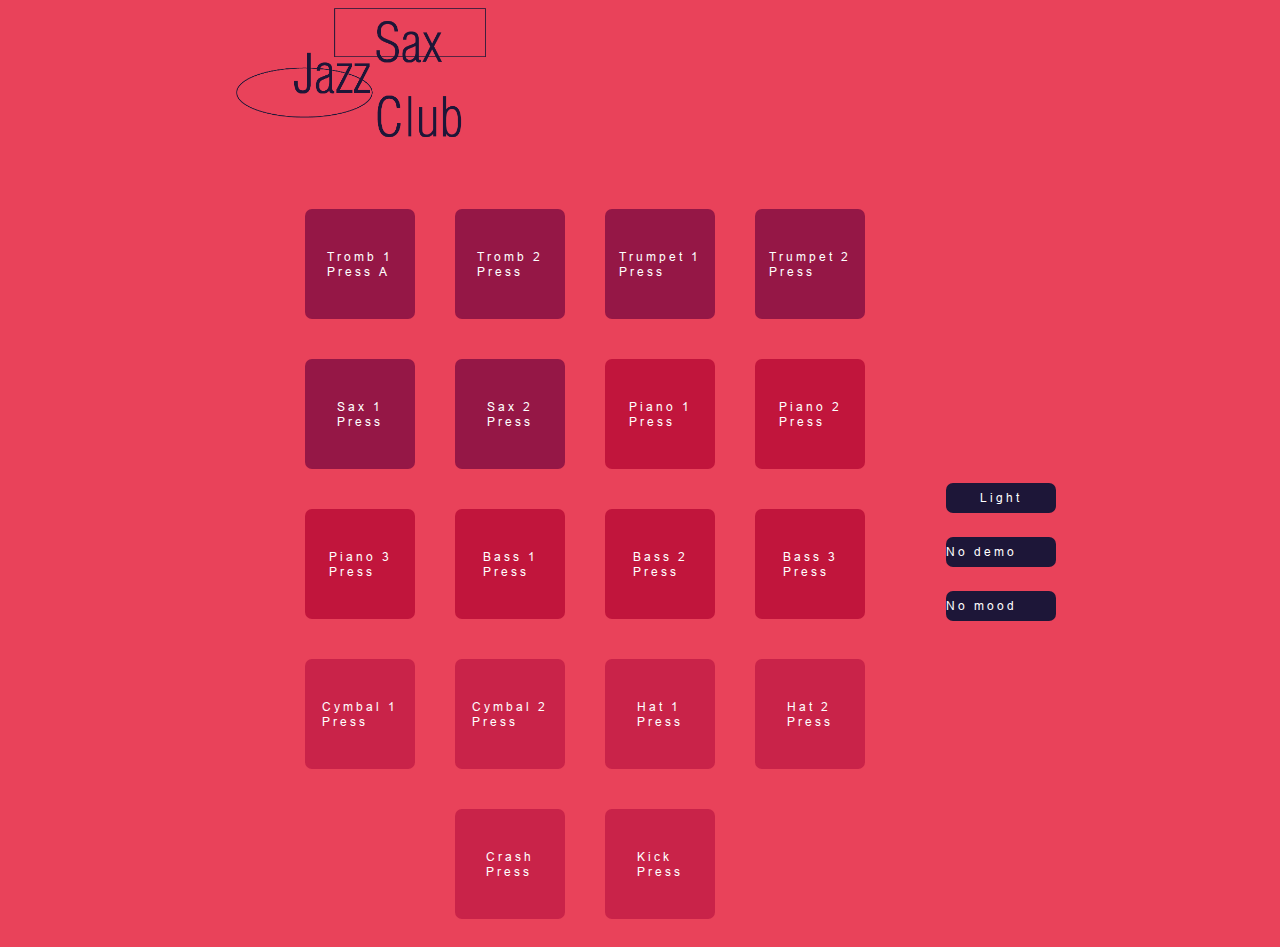
==== index.html @ f9257d2d "Adding the files" ====
<!DOCTYPE html>
<html lang="fr">
<head>
    <meta charset="UTF-8">
    <meta name="viewport" content="width=device, initial-scale=1.0">
    <title>Sax Jazz Club</title>
    <link rel="stylesheet" href="./style.css">
</head> 
<body>
    <div class="container_main">
        <img src="./images/logo_light.png" class="logo_light">
        <div class="drum_pad">
            <div class="container_box">
                <div class="box raw1">Tromb 1<br class="press">Press A</div>
                <div class="box raw1">Tromb 2<br class="press">Press</div>
                <div class="box raw1">Trumpet 1<br class="press">Press</div>
                <div class="box raw1">Trumpet 2<br class="press">Press</div>
                <div class="box raw1">Sax 1<br class="press">Press</div>
                <div class="box raw1">Sax 2<br class="press">Press</div>
                <div class="box raw2">Piano 1<br class="press">Press</div>
                <div class="box raw2">Piano 2<br class="press">Press</div>
                <div class="box raw2">Piano 3<br class="press">Press</div>
                <div class="box raw2">Bass 1<br class="press">Press</div>
                <div class="box raw2">Bass 2<br class="press">Press</div>
                <div class="box raw2">Bass 3<br class="press">Press</div>
                <div class="box raw3">Cymbal 1<br class="press">Press</div>
                <div class="box raw3">Cymbal 2<br class="press">Press</div>
                <div class="box raw3">Hat 1<br class="press">Press</div>
                <div class="box raw3">Hat 2<br class="press">Press</div>
                <div class="box raw3">Crash<br class="press">Press</div>
                <div class="box raw3">Kick<br class="press">Press</div>
            </div>
            <div class="container_features">
                <div class="features feat1"><span class="theme_display">Light</span></div>
                <select class="features feat2">
                    <option value="">No demo</option>
                    <option value="">Demo 1</option>
                    <option value="">Demo 2</option>
                </select>
                <select class="features feat3">
                    <option value="">No mood</option>
                    <option value="">Bar</option>
                    <option value="">Hall</option>
                    <option value="">Garden</option>
                    <option value="">Sea</option>
                </select>
            </div>
        </div>
    </div>  
    <script src="script.js"></script>
</body>
</html>
---- style.css ----
/* SET THE VARIABLES FOR THE DARK MODE*/

:root
{
    --primaryColor: #E9425A;
    --textColor: #fff;
    --raw1: #951746;
    --raw2: #C1153C;
    --raw3: #C92349;
    --features: #1D1638;
}


[data-theme="dark"]
{
    --primaryColor: #1D1638;
    --textColor: #fff;
    --raw1: #352A67;
    --raw2: #5F4DAC;
    --raw3: #9379FF;
    --features: #E9425A;
}


/* IMPORT THE FONT */

@font-face
{
    font-family: 'arial';
    src: url(fonts/arial_jazz.ttf);
    font-style: normal;
    font-weight: normal;
}


/* SET THE BASIC STYLE (including flexbox) */

body
{
    font-family: arial;
    letter-spacing: 3px;
    font-size: 12px;
    background-color: var(--primaryColor);
    color: var(--textColor);
}


.container_main
{
    width: 65vw;
    margin: 0 auto;
}


.logo_light
{
    width: 30%;
    margin-left: 1em;
}


/* SET THE DRUMPAD'S STYLE */

.drum_pad{
    display: flex;
    align-items: center;
    margin-top: 3em;
}


/* Set the pads style */

.container_box
{
    display: flex;
    justify-content: center;
    flex-wrap: wrap;
}


.box{
    display: flex;
    justify-content: center;
    align-items: center;
    margin: 20px;
    width: 110px;
    height: 110px;
    border-radius: 7px;
    cursor: pointer;
    user-select: none;
}


.box:hover
{
    transition: 0.5s ease;
    background-color: var(--features);
}


.press
{
    display: flex;
    align-items: center;
    width: 90px;
    height: 90px;
    text-align: center;
}


.raw1
{
    background-color: var(--raw1);
}


.raw2
{
    background-color: var(--raw2);
}


.raw3
{
    background-color: var(--raw3);
}


/* Set the features style */

.container_features{
    display: flex;
    justify-content: center;
    align-items: center;
    flex-direction: column;
}

.features
{
    display: flex;
    justify-content: center;
    align-items: center;
    width: 110px;
    height: 30px;
    border-radius: 7px;
    background-color: var(--features);
    cursor: pointer;
    user-select: none;
    
}


.feat1
{
    margin-bottom: 2em;
}


.feat2, .feat3
{
    -webkit-appearance: none;
    margin-bottom: 2em;
    color: var(--textColor);
    font-size: 12px;
    letter-spacing: 3px;
    /*padding: 2em;*/
    border: none;
    outline: none;
}
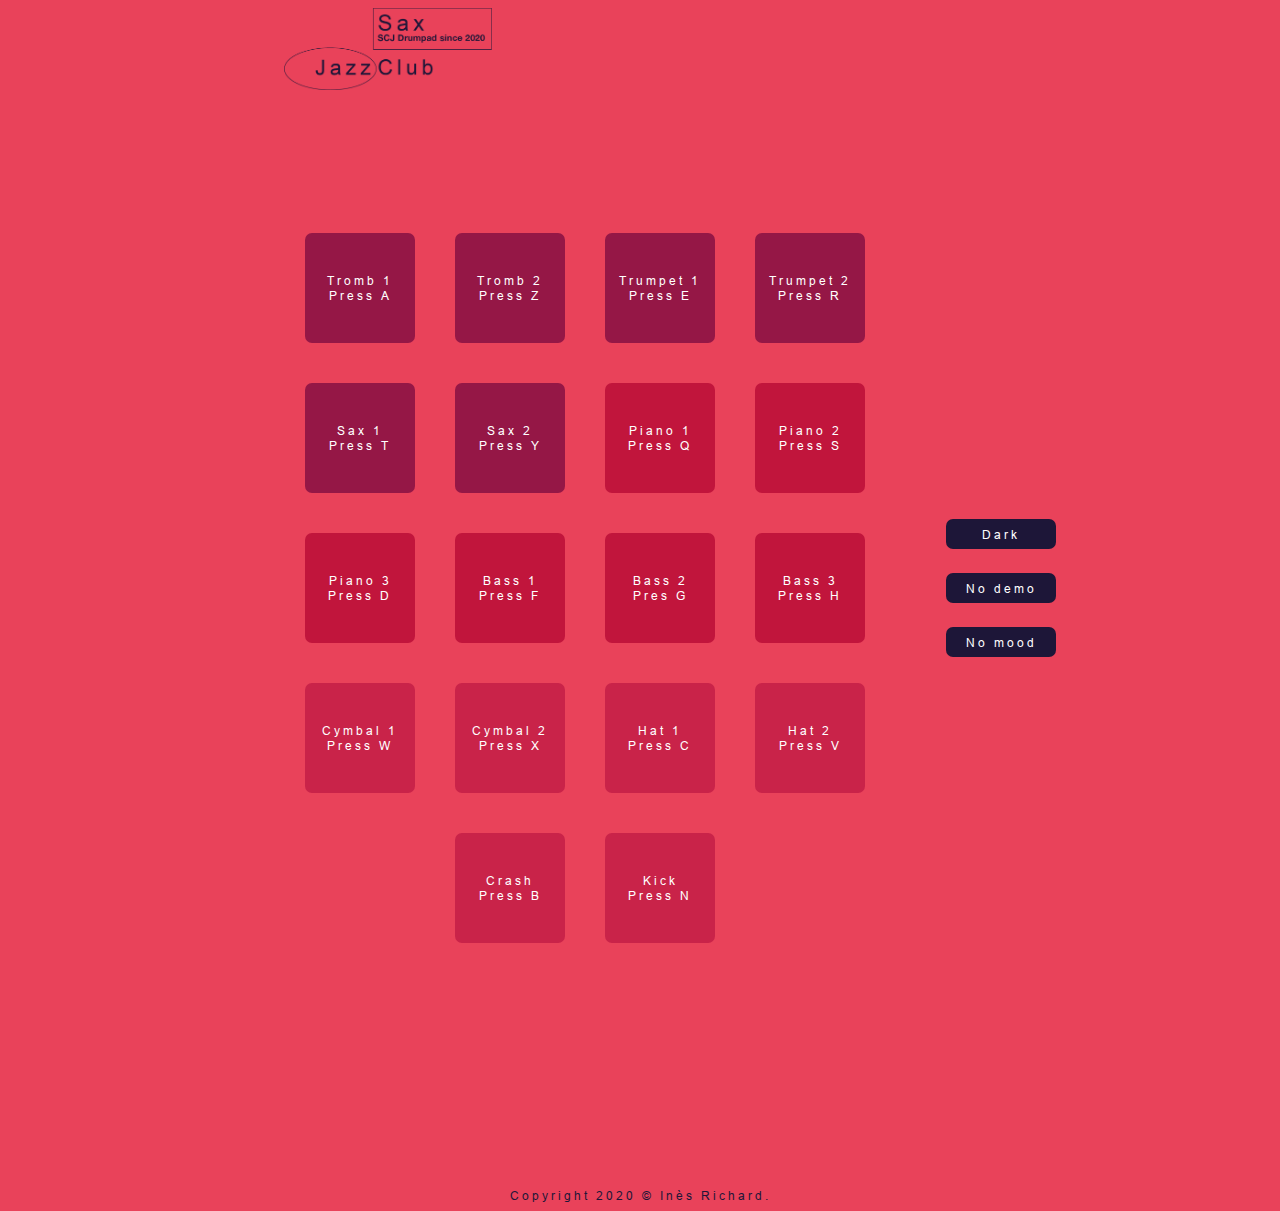
==== commit 3984ca5b: "Add animation and song keydown" ====
--- a/index.html
+++ b/index.html
@@ -3,35 +3,38 @@
 <head>
     <meta charset="UTF-8">
     <meta name="viewport" content="width=device, initial-scale=1.0">
-    <title>Sax Jazz Club</title>
+    <title>SJC Drumpad
+    </title>
     <link rel="stylesheet" href="./style.css">
 </head> 
 <body>
     <div class="container_main">
-        <img src="./images/logo_light.png" class="logo_light">
+        <header>
+            <img src="./images/logo_light.png" class="logo_light">
+        </header>
         <div class="drum_pad">
             <div class="container_box">
-                <div class="box raw1">Tromb 1<br class="press">Press A</div>
-                <div class="box raw1">Tromb 2<br class="press">Press</div>
-                <div class="box raw1">Trumpet 1<br class="press">Press</div>
-                <div class="box raw1">Trumpet 2<br class="press">Press</div>
-                <div class="box raw1">Sax 1<br class="press">Press</div>
-                <div class="box raw1">Sax 2<br class="press">Press</div>
-                <div class="box raw2">Piano 1<br class="press">Press</div>
-                <div class="box raw2">Piano 2<br class="press">Press</div>
-                <div class="box raw2">Piano 3<br class="press">Press</div>
-                <div class="box raw2">Bass 1<br class="press">Press</div>
-                <div class="box raw2">Bass 2<br class="press">Press</div>
-                <div class="box raw2">Bass 3<br class="press">Press</div>
-                <div class="box raw3">Cymbal 1<br class="press">Press</div>
-                <div class="box raw3">Cymbal 2<br class="press">Press</div>
-                <div class="box raw3">Hat 1<br class="press">Press</div>
-                <div class="box raw3">Hat 2<br class="press">Press</div>
-                <div class="box raw3">Crash<br class="press">Press</div>
-                <div class="box raw3">Kick<br class="press">Press</div>
+                <div data-key="65" class="box raw1">Tromb 1<br>Press A</div>
+                <div data-key="90" class="box raw1">Tromb 2<br>Press Z</div>
+                <div data-key="69" class="box raw1">Trumpet 1<br>Press E</div>
+                <div data-key="82" class="box raw1">Trumpet 2<br>Press R</div>
+                <div data-key="84" class="box raw1">Sax 1<br>Press T</div>
+                <div data-key="89" class="box raw1">Sax 2<br>Press Y</div>
+                <div data-key="81" class="box raw2">Piano 1<br>Press Q</div>
+                <div data-key="83" class="box raw2">Piano 2<br>Press S</div>
+                <div data-key="68" class="box raw2">Piano 3<br>Press D</div>
+                <div data-key="70" class="box raw2">Bass 1<br>Press F</div>
+                <div data-key="71" class="box raw2">Bass 2<br>Pres G</div>
+                <div data-key="72" class="box raw2">Bass 3<br>Press H</div>
+                <div data-key="87" class="box raw3">Cymbal 1<br>Press W</div>
+                <div data-key="88" class="box raw3">Cymbal 2<br>Press X</div>
+                <div data-key="67" class="box raw3">Hat 1<br>Press C</div>
+                <div data-key="86" class="box raw3">Hat 2<br>Press V</div>
+                <div data-key="66" class="box raw3">Crash<br>Press B</div>
+                <div data-key="78" class="box raw3">Kick<br>Press N</div>
             </div>
             <div class="container_features">
-                <div class="features feat1"><span class="theme_display">Light</span></div>
+                <div class="features feat1"><span class="theme_display">Dark</span></div>
                 <select class="features feat2">
                     <option value="">No demo</option>
                     <option value="">Demo 1</option>
@@ -46,7 +49,34 @@
                 </select>
             </div>
         </div>
+        <footer class="footer">
+            <a href="https://github.com/inesrichard/drumPad" class="footer_text">Copyright 2020 © Inès Richard.</a>
+        </footer>
     </div>  
+    <audio data-key="65" src="./audios/trombone1.mp3"></audio>
+    <audio data-key="90" src="./audios/trombone2.mp3"></audio>
+    <audio data-key="69" src="./audios/trumpet1.mp3"></audio>
+    <audio data-key="82" src="./audios/trumpet2.mp3"></audio>
+    <audio data-key="84" src="./audios/sax1.mp3"></audio>
+    <audio data-key="89" src="./audios/sax2.mp3"></audio>
+    <audio data-key="81" src="./audios/piano1.mp3"></audio>
+    <audio data-key="83" src="./audios/piano2.mp3"></audio>
+    <audio data-key="68" src="./audios/piano3.mp3"></audio>
+    <audio data-key="70" src="./audios/contrebasse1.mp3"></audio>
+    <audio data-key="71" src="./audios/contrebasse2.mp3"></audio>
+    <audio data-key="72" src="./audios/contrebasse3.mp3"></audio>
+    <audio data-key="87" src="./audios/cymbal_hard.mp3"></audio>
+    <audio data-key="88" src="./audios/cymbal_soft.mp3"></audio>
+    <audio data-key="67" src="./audios/open_hat.mp3"></audio>
+    <audio data-key="86" src="./audios/closed_hat.mp3"></audio>
+    <audio data-key="66" src="./audios/crescendo.mp3"></audio>
+    <audio data-key="78" src="./audios/kick.mp3"></audio>
+
+    <audio src="./audios/bar.mp3"></audio>
+    <audio src="./audios/hall.mp3"></audio>
+    <audio src="./audios/garden.mp3"></audio>
+    <audio src="./audios/sea.mp3"></audio>
+
     <script src="script.js"></script>
 </body>
 </html>--- a/style.css
+++ b/style.css
@@ -54,8 +54,8 @@
 
 .logo_light
 {
-    width: 30%;
-    margin-left: 1em;
+    width: 25%;
+    margin-left: 5em;
 }
 
 
@@ -64,7 +64,7 @@
 .drum_pad{
     display: flex;
     align-items: center;
-    margin-top: 3em;
+    margin-top: 10em;
 }
 
 
@@ -88,23 +88,15 @@
     border-radius: 7px;
     cursor: pointer;
     user-select: none;
+    text-align: center;
 }
 
 
 .box:hover
 {
-    transition: 0.5s ease;
-    background-color: var(--features);
-}
-
-
-.press
-{
-    display: flex;
-    align-items: center;
-    width: 90px;
-    height: 90px;
-    text-align: center;
+    transition: 0.3s ease;
+    /*background-color: var(--features);*/
+    opacity: 0.5;
 }
 
 
@@ -156,15 +148,54 @@
 }
 
 
-.feat2, .feat3
+.feat2
 {
     -webkit-appearance: none;
     margin-bottom: 2em;
     color: var(--textColor);
     font-size: 12px;
     letter-spacing: 3px;
-    /*padding: 2em;*/
     border: none;
     outline: none;
-}
-
+    text-align-last: center;
+}
+
+
+.feat3
+{
+    -webkit-appearance: none;
+    color: var(--textColor);
+    font-size: 12px;
+    letter-spacing: 3px;
+    border: none;
+    outline: none;
+    text-align-last: center;
+}
+
+
+/* FOOTER */
+
+.footer
+{
+    display: flex;
+    justify-content: center;
+    align-items: flex-end;
+    height: 20em;
+}
+
+
+.footer_text
+{
+    text-decoration: none;
+    color: var(--features);
+}
+
+
+
+/* test anime */
+.anime{
+    transform: scale(1.1);
+    border-color: var(--textColor);
+    background-color: var(--features);
+    transition-duration: 0.3s;
+}
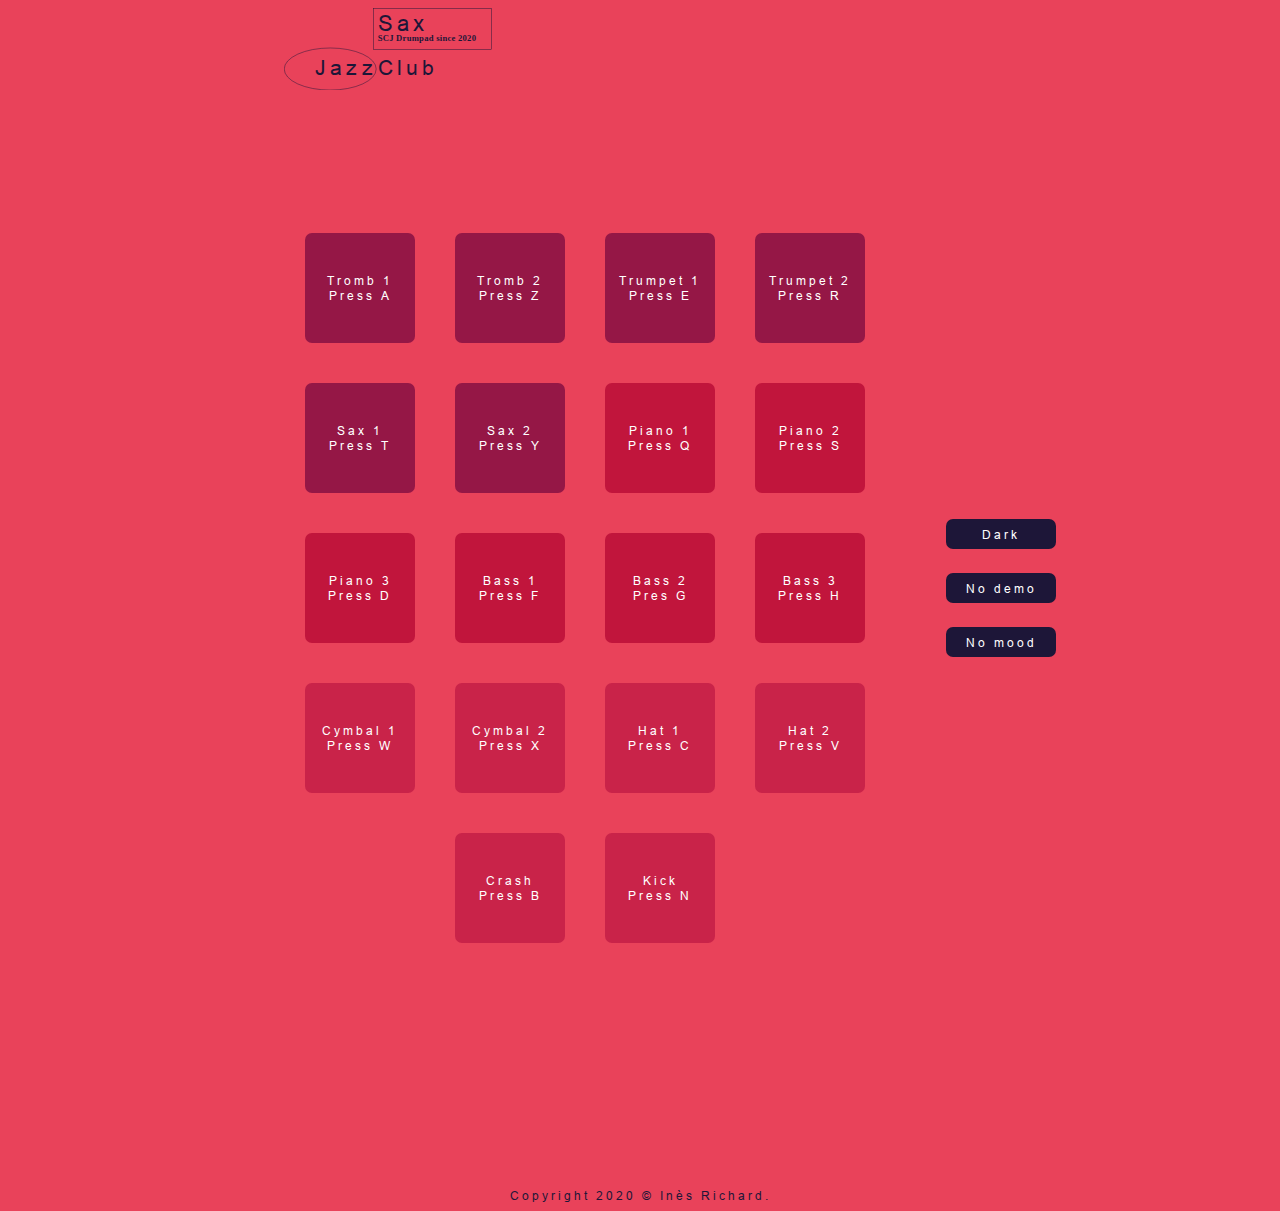
==== commit 040ddcdf: "Add play song on click" ====
--- a/index.html
+++ b/index.html
@@ -10,7 +10,7 @@
 <body>
     <div class="container_main">
         <header>
-            <img src="./images/logo_light.png" class="logo_light">
+            <svg class="logo_light"id="Calque_1" data-name="Calque 1" xmlns="http://www.w3.org/2000/svg" viewBox="0 0 217.58 86.11"><defs><style>.cls-1{font-size:23px;letter-spacing:0.2em;}.cls-1,.cls-4{fill:#1d1638;font-family:ArialMT, Arial;}.cls-2{font-size:9px;font-family:HelveticaNeue-Bold, Helvetica Neue;font-weight:700;letter-spacing:0.03em;}.cls-3{fill:none;stroke:#1d1638;stroke-miterlimit:10;stroke-width:0.5px;}.cls-4{font-size:22px;letter-spacing:0.2em;}</style></defs><text class="cls-1" transform="translate(97.95 23.65)">Sax<tspan class="cls-2"><tspan x="0" y="10.8">SCJ Drumpad since 2020</tspan></tspan></text><ellipse class="cls-3" cx="48.34" cy="63.84" rx="48.09" ry="22.02"/><rect class="cls-3" x="93.43" y="0.25" width="123.9" height="43.14"/><text class="cls-4" transform="translate(32.4 70)">Jazz</text><text class="cls-4" transform="translate(97.95 69.72)">Club</text></svg>
         </header>
         <div class="drum_pad">
             <div class="container_box">
--- a/style.css
+++ b/style.css
@@ -192,8 +192,9 @@
 
 
 
-/* test anime */
-.anime{
+/* ANIMATION WHEN THE SONG IS PLAYED */
+
+.animation{
     transform: scale(1.1);
     border-color: var(--textColor);
     background-color: var(--features);
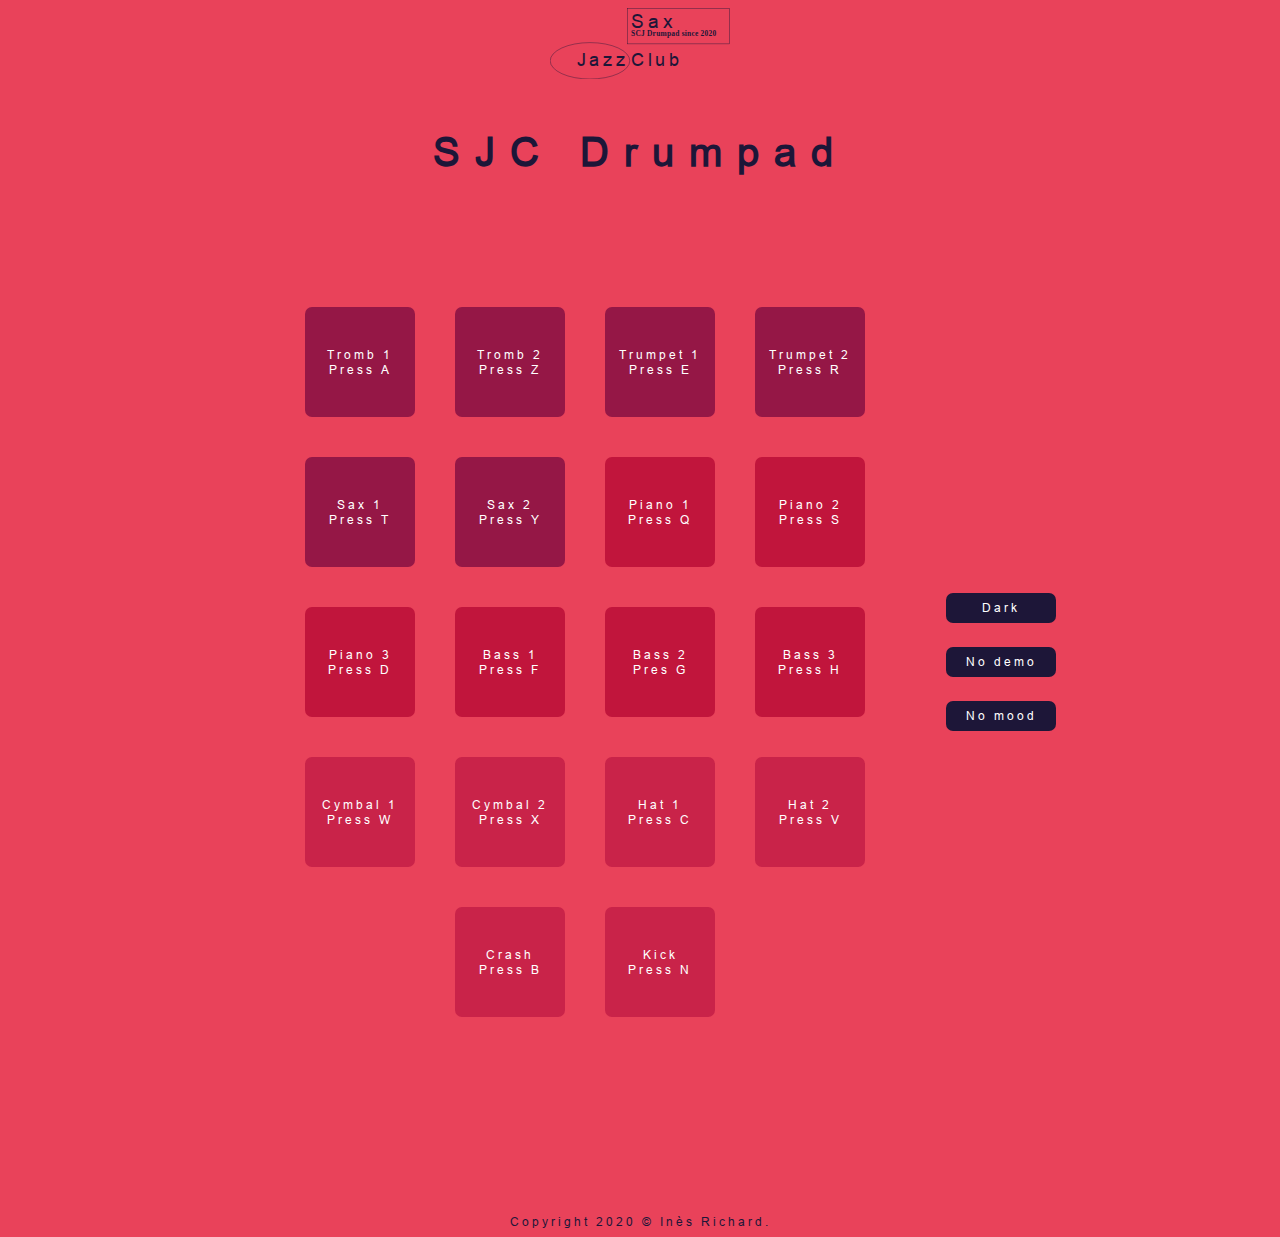
==== commit c5fa3261: "Complete dark mode + add title" ====
--- a/index.html
+++ b/index.html
@@ -9,8 +9,9 @@
 </head> 
 <body>
     <div class="container_main">
-        <header>
-            <svg class="logo_light"id="Calque_1" data-name="Calque 1" xmlns="http://www.w3.org/2000/svg" viewBox="0 0 217.58 86.11"><defs><style>.cls-1{font-size:23px;letter-spacing:0.2em;}.cls-1,.cls-4{fill:#1d1638;font-family:ArialMT, Arial;}.cls-2{font-size:9px;font-family:HelveticaNeue-Bold, Helvetica Neue;font-weight:700;letter-spacing:0.03em;}.cls-3{fill:none;stroke:#1d1638;stroke-miterlimit:10;stroke-width:0.5px;}.cls-4{font-size:22px;letter-spacing:0.2em;}</style></defs><text class="cls-1" transform="translate(97.95 23.65)">Sax<tspan class="cls-2"><tspan x="0" y="10.8">SCJ Drumpad since 2020</tspan></tspan></text><ellipse class="cls-3" cx="48.34" cy="63.84" rx="48.09" ry="22.02"/><rect class="cls-3" x="93.43" y="0.25" width="123.9" height="43.14"/><text class="cls-4" transform="translate(32.4 70)">Jazz</text><text class="cls-4" transform="translate(97.95 69.72)">Club</text></svg>
+        <header class="header">
+            <svg class="logo_light"id="Calque_1" data-name="Calque 1" xmlns="http://www.w3.org/2000/svg" viewBox="0 0 217.58 86.11"><defs><style>.cls-1{font-size:23px;letter-spacing:0.2em;}.cls-1,.cls-4{fill: var(--features);font-family:ArialMT, Arial;}.cls-2{font-size:9px;font-family:HelveticaNeue-Bold, Helvetica Neue;font-weight:700;letter-spacing:0.03em;}.cls-3{fill:none;stroke: var(--features);stroke-miterlimit:10;stroke-width:0.5px;}.cls-4{font-size:22px;letter-spacing:0.2em;}</style></defs><text class="cls-1" transform="translate(97.95 23.65)">Sax<tspan class="cls-2"><tspan x="0" y="10.8">SCJ Drumpad since 2020</tspan></tspan></text><ellipse class="cls-3" cx="48.34" cy="63.84" rx="48.09" ry="22.02"/><rect class="cls-3" x="93.43" y="0.25" width="123.9" height="43.14"/><text class="cls-4" transform="translate(32.4 70)">Jazz</text><text class="cls-4" transform="translate(97.95 69.72)">Club</text></svg>
+            <h1 class="title">SJC Drumpad</h1>
         </header>
         <div class="drum_pad">
             <div class="container_box">
--- a/style.css
+++ b/style.css
@@ -1,4 +1,4 @@
-/* SET THE VARIABLES FOR THE DARK MODE*/
+/***** SET THE VARIABLES FOR THE DARK MODE *****/
 
 :root
 {
@@ -22,7 +22,7 @@
 }
 
 
-/* IMPORT THE FONT */
+/***** IMPORT THE FONT *****/
 
 @font-face
 {
@@ -33,7 +33,7 @@
 }
 
 
-/* SET THE BASIC STYLE (including flexbox) */
+/***** SET THE BASIC STYLE (including flexbox) *****/
 
 body
 {
@@ -52,135 +52,175 @@
 }
 
 
-.logo_light
-{
-    width: 25%;
-    margin-left: 5em;
-}
-
-
-/* SET THE DRUMPAD'S STYLE */
-
-.drum_pad{
-    display: flex;
-    align-items: center;
-    margin-top: 10em;
-}
-
-
-/* Set the pads style */
-
-.container_box
-{
-    display: flex;
-    justify-content: center;
-    flex-wrap: wrap;
-}
-
-
-.box{
+/*****  SET THE HEADER *****/
+
+.header
+{
     display: flex;
     justify-content: center;
     align-items: center;
-    margin: 20px;
-    width: 110px;
-    height: 110px;
-    border-radius: 7px;
+    align-content: center;
+    flex-direction: column;
+    text-align: center;
+}
+
+
+.logo_light
+{
+    display: flex;
+    justify-content: center;
+    align-content: center;
+    align-items: center;
+    width: 15em;
+    margin-bottom: 2em;
+    user-select: none;
     cursor: pointer;
+}
+
+
+.title
+{
+    display: flex;
+    text-align: center;
+    font-size: 40px;
+    letter-spacing: 15px;
+    color: var(--features);
+}
+
+
+.title:hover
+{
+    transform: scale(1.2);
+    transition: 0.2s ease-in-out;
     user-select: none;
-    text-align: center;
-}
-
-
-.box:hover
-{
-    transition: 0.3s ease;
-    /*background-color: var(--features);*/
-    opacity: 0.5;
-}
-
-
-.raw1
-{
-    background-color: var(--raw1);
-}
-
-
-.raw2
-{
-    background-color: var(--raw2);
-}
-
-
-.raw3
-{
-    background-color: var(--raw3);
-}
-
-
-/* Set the features style */
-
-.container_features{
-    display: flex;
-    justify-content: center;
+}
+
+
+/***** SET THE DRUMPAD'S STYLE *****/
+
+.drum_pad
+{
+    display: flex;
     align-items: center;
-    flex-direction: column;
-}
-
-.features
-{
-    display: flex;
-    justify-content: center;
-    align-items: center;
-    width: 110px;
-    height: 30px;
-    border-radius: 7px;
-    background-color: var(--features);
-    cursor: pointer;
-    user-select: none;
-    
-}
-
-
-.feat1
-{
-    margin-bottom: 2em;
-}
-
-
-.feat2
-{
-    -webkit-appearance: none;
-    margin-bottom: 2em;
-    color: var(--textColor);
-    font-size: 12px;
-    letter-spacing: 3px;
-    border: none;
-    outline: none;
-    text-align-last: center;
-}
-
-
-.feat3
-{
-    -webkit-appearance: none;
-    color: var(--textColor);
-    font-size: 12px;
-    letter-spacing: 3px;
-    border: none;
-    outline: none;
-    text-align-last: center;
-}
-
-
-/* FOOTER */
+    margin-top: 7em;
+}
+
+
+    /* --- Set the pads style --- */
+
+    .container_box
+    {
+        display: flex;
+        justify-content: center;
+        flex-wrap: wrap;
+    }
+
+
+    .box
+    {
+        display: flex;
+        justify-content: center;
+        align-items: center;
+        margin: 20px;
+        width: 110px;
+        height: 110px;
+        border-radius: 7px;
+        cursor: pointer;
+        user-select: none;
+        text-align: center;
+    }
+
+
+    .box:hover
+    {
+        transition: 0.3s ease;
+        opacity: 0.5;
+    }
+
+
+    .raw1
+    {
+        background-color: var(--raw1);
+    }
+
+
+    .raw2
+    {
+        background-color: var(--raw2);
+    }
+
+
+    .raw3
+    {
+        background-color: var(--raw3);
+    }
+
+
+    /* --- Set the features style --- */
+
+    .container_features
+    {
+        display: flex;
+        justify-content: center;
+        align-items: center;
+        flex-direction: column;
+    }
+
+
+    .features
+    {
+        display: flex;
+        justify-content: center;
+        align-items: center;
+        width: 110px;
+        height: 30px;
+        border-radius: 7px;
+        background-color: var(--features);
+        cursor: pointer;
+        user-select: none;
+        
+    }
+
+
+    .feat1
+    {
+        margin-bottom: 2em;
+    }
+
+
+    .feat2
+    {
+        -webkit-appearance: none;
+        margin-bottom: 2em;
+        color: var(--textColor);
+        font-size: 12px;
+        letter-spacing: 3px;
+        border: none;
+        outline: none;
+        text-align-last: center;
+    }
+
+
+    .feat3
+    {
+        -webkit-appearance: none;
+        color: var(--textColor);
+        font-size: 12px;
+        letter-spacing: 3px;
+        border: none;
+        outline: none;
+        text-align-last: center;
+    }
+
+
+/***** FOOTER *****/
 
 .footer
 {
     display: flex;
     justify-content: center;
     align-items: flex-end;
-    height: 20em;
+    height: 16em;
 }
 
 
@@ -194,9 +234,10 @@
 
 /* ANIMATION WHEN THE SONG IS PLAYED */
 
-.animation{
+.animation
+{
     transform: scale(1.1);
-    border-color: var(--textColor);
     background-color: var(--features);
-    transition-duration: 0.3s;
-}
+    transition: 0.3s ease-in-out;
+}
+
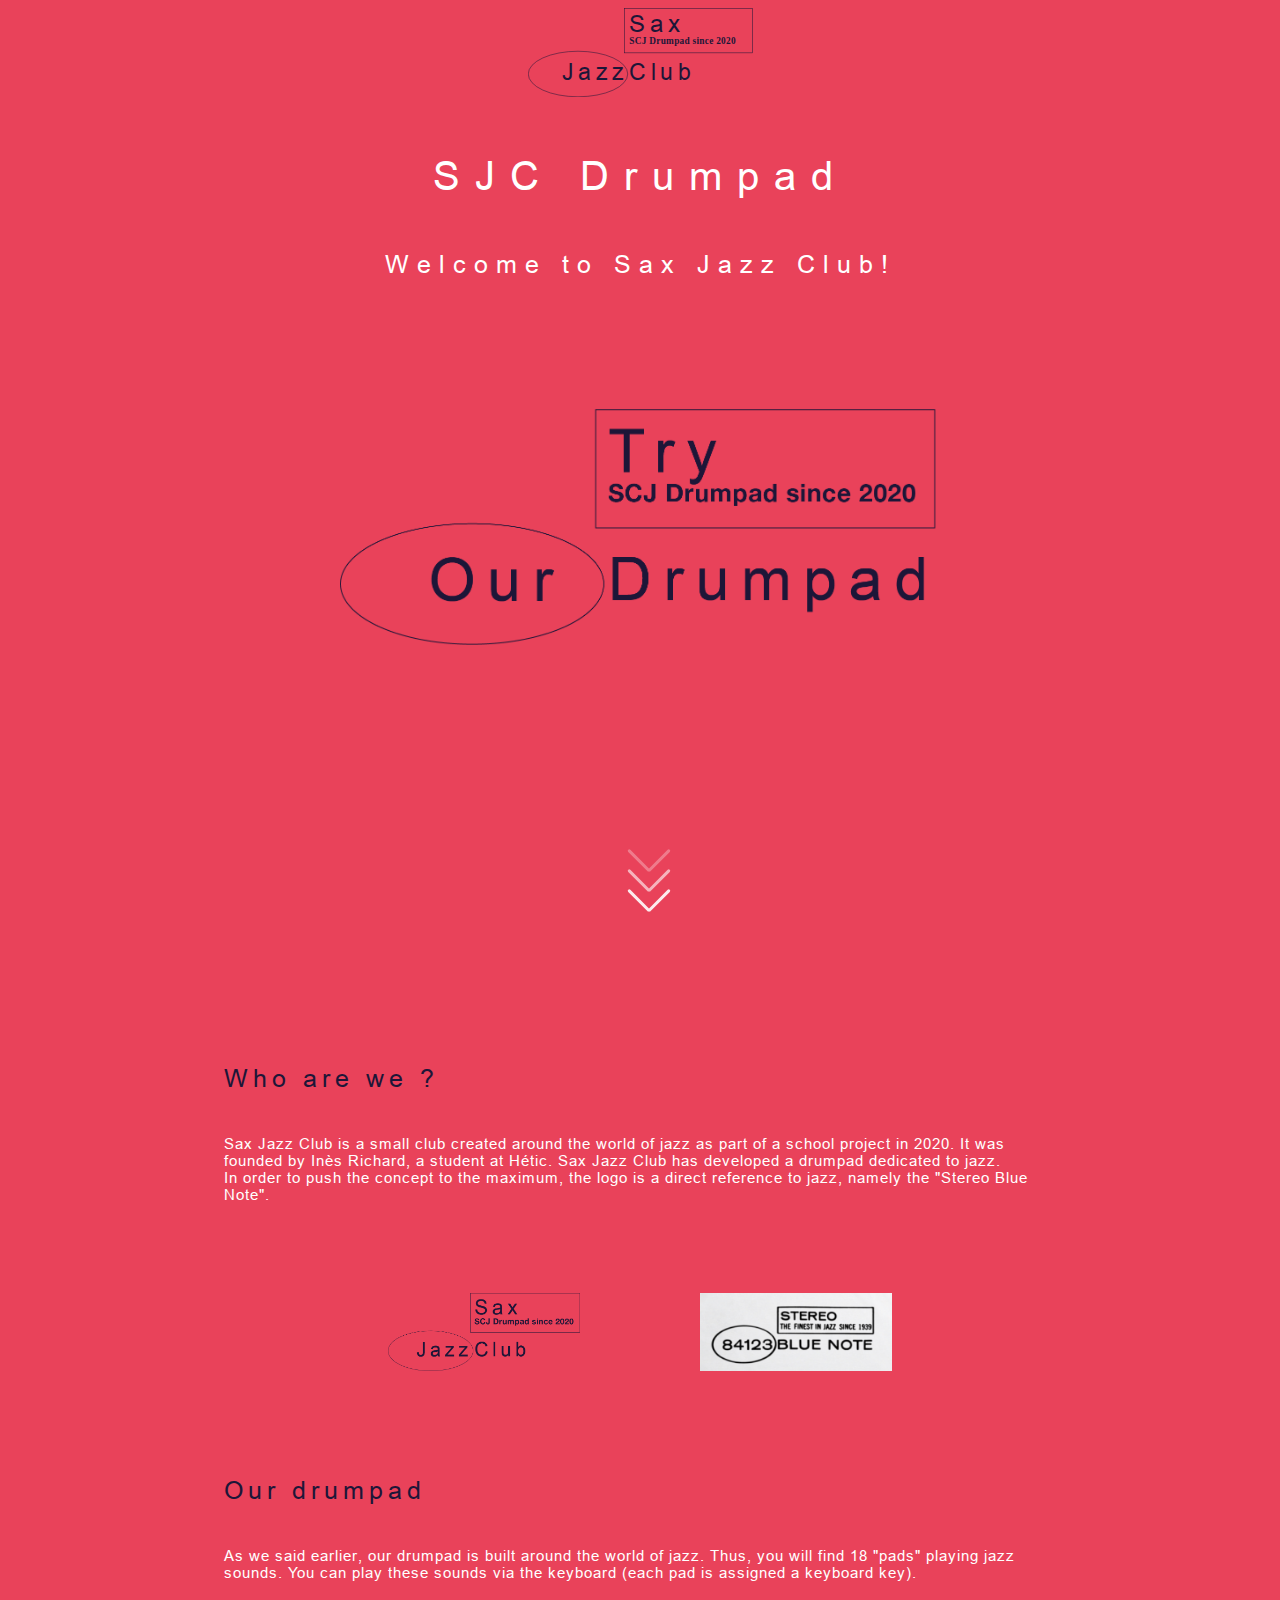
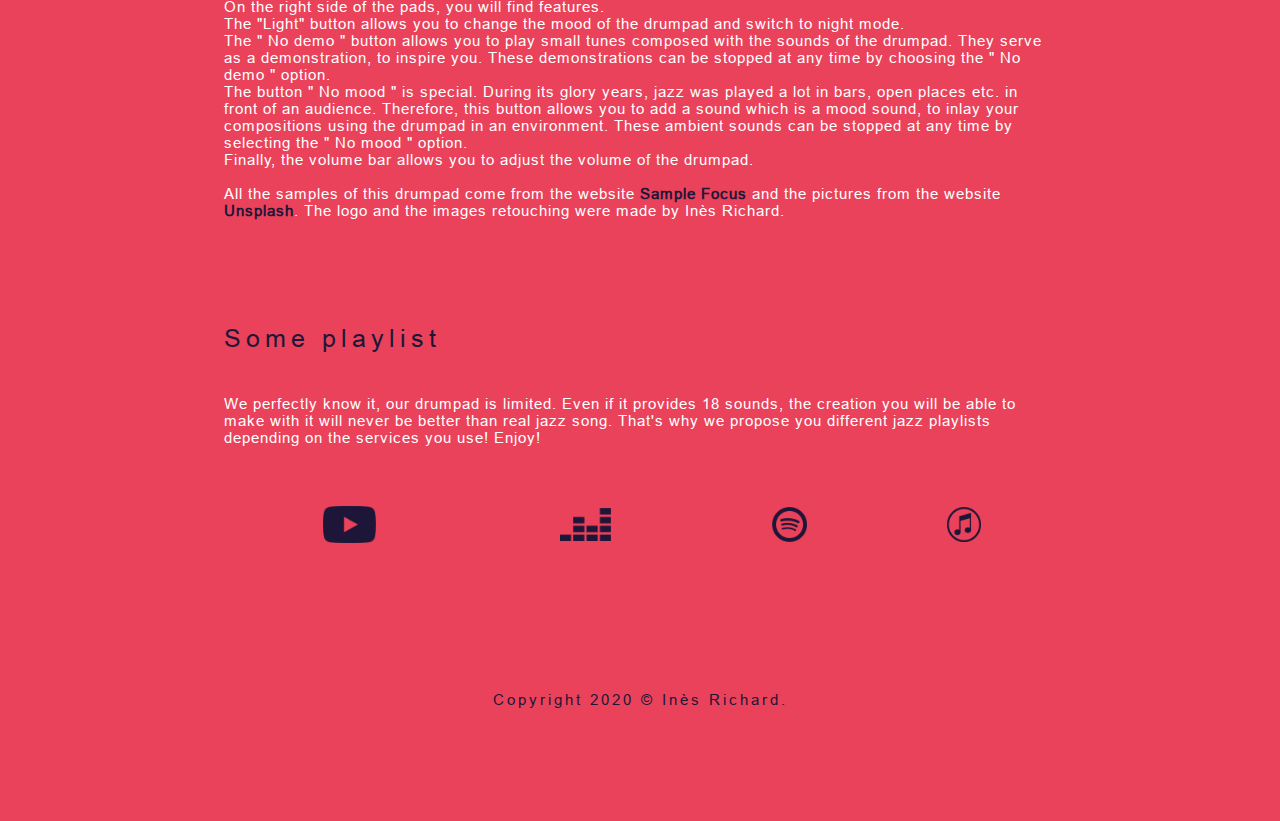
==== commit 3983c769: "Add the index and merged it to the drumpad" ====
--- a/index.html
+++ b/index.html
@@ -2,82 +2,94 @@
 <html lang="fr">
 <head>
     <meta charset="UTF-8">
-    <meta name="viewport" content="width=device, initial-scale=1.0">
-    <title>SJC Drumpad
-    </title>
-    <link rel="stylesheet" href="./style.css">
+    <meta name="viewport" content="width=device, initail-scale=1.0">
+    <title>SCJ Index</title>
+    <link rel="stylesheet" href="./styles/style.css">
 </head> 
 <body>
-    <div class="container_main">
-        <header class="header">
-            <svg class="logo_light"id="Calque_1" data-name="Calque 1" xmlns="http://www.w3.org/2000/svg" viewBox="0 0 217.58 86.11"><defs><style>.cls-1{font-size:23px;letter-spacing:0.2em;}.cls-1,.cls-4{fill: var(--features);font-family:ArialMT, Arial;}.cls-2{font-size:9px;font-family:HelveticaNeue-Bold, Helvetica Neue;font-weight:700;letter-spacing:0.03em;}.cls-3{fill:none;stroke: var(--features);stroke-miterlimit:10;stroke-width:0.5px;}.cls-4{font-size:22px;letter-spacing:0.2em;}</style></defs><text class="cls-1" transform="translate(97.95 23.65)">Sax<tspan class="cls-2"><tspan x="0" y="10.8">SCJ Drumpad since 2020</tspan></tspan></text><ellipse class="cls-3" cx="48.34" cy="63.84" rx="48.09" ry="22.02"/><rect class="cls-3" x="93.43" y="0.25" width="123.9" height="43.14"/><text class="cls-4" transform="translate(32.4 70)">Jazz</text><text class="cls-4" transform="translate(97.95 69.72)">Club</text></svg>
-            <h1 class="title">SJC Drumpad</h1>
+    <div class="main">
+
+
+        <!-- HEADER -->
+
+        <header>
+            <svg class="header_logo" id="Calque_1" data-name="Calque 1" xmlns="http://www.w3.org/2000/svg" viewBox="0 0 217.58 86.11"><defs><style>.cls-1{fill:none;stroke: var(--features);stroke-miterlimit:10;stroke-width:0.5px;}.cls-2{font-size:23px;letter-spacing:0.2em;}.cls-2,.cls-4{fill: var(--features);font-family:ArialMT, Arial;}.cls-3{font-size:9px;font-family:HelveticaNeue-Bold, Helvetica Neue;font-weight:700;letter-spacing:0.03em;}.cls-4{font-size:22px;letter-spacing:0.2em;}</style></defs><ellipse class="cls-1" cx="48.34" cy="63.84" rx="48.09" ry="22.02"/><text class="cls-2" transform="translate(97.95 23.65)">Sax<tspan class="cls-3"><tspan x="0" y="10.8">SCJ Drumpad since 2020</tspan></tspan></text><rect class="cls-1" x="93.43" y="0.25" width="123.9" height="43.14"/><text class="cls-4" transform="translate(32.4 70)">Jazz</text><text class="cls-4" transform="translate(97.95 69.72)">Club</text></svg>   
         </header>
-        <div class="drum_pad">
-            <div class="container_box">
-                <div data-key="65" class="box raw1">Tromb 1<br>Press A</div>
-                <div data-key="90" class="box raw1">Tromb 2<br>Press Z</div>
-                <div data-key="69" class="box raw1">Trumpet 1<br>Press E</div>
-                <div data-key="82" class="box raw1">Trumpet 2<br>Press R</div>
-                <div data-key="84" class="box raw1">Sax 1<br>Press T</div>
-                <div data-key="89" class="box raw1">Sax 2<br>Press Y</div>
-                <div data-key="81" class="box raw2">Piano 1<br>Press Q</div>
-                <div data-key="83" class="box raw2">Piano 2<br>Press S</div>
-                <div data-key="68" class="box raw2">Piano 3<br>Press D</div>
-                <div data-key="70" class="box raw2">Bass 1<br>Press F</div>
-                <div data-key="71" class="box raw2">Bass 2<br>Pres G</div>
-                <div data-key="72" class="box raw2">Bass 3<br>Press H</div>
-                <div data-key="87" class="box raw3">Cymbal 1<br>Press W</div>
-                <div data-key="88" class="box raw3">Cymbal 2<br>Press X</div>
-                <div data-key="67" class="box raw3">Hat 1<br>Press C</div>
-                <div data-key="86" class="box raw3">Hat 2<br>Press V</div>
-                <div data-key="66" class="box raw3">Crash<br>Press B</div>
-                <div data-key="78" class="box raw3">Kick<br>Press N</div>
+
+
+         <!-- MAIN -->
+
+        <main class="container_main">
+
+
+            <!-- Screen which links to the drumpad -->
+
+            <div class="block_1">
+                <h1 class="title">SJC Drumpad</h1>
+                <h3 class="sub_title">Welcome to Sax Jazz Club!</h3>
+                <a href="pages/drumpad.html">
+                    <img class="try" src="./images/try_drumpad.png" href="#">
+                </a>
+                <a href="#anchor" class="arrow_container">
+                    <div class="arrow"></div>
+                    <div class="arrow"></div>
+                    <div class="arrow"></div>
+                </a>
             </div>
-            <div class="container_features">
-                <div class="features feat1"><span class="theme_display">Dark</span></div>
-                <select class="features feat2">
-                    <option value="">No demo</option>
-                    <option value="">Demo 1</option>
-                    <option value="">Demo 2</option>
-                </select>
-                <select class="features feat3">
-                    <option value="">No mood</option>
-                    <option value="">Bar</option>
-                    <option value="">Hall</option>
-                    <option value="">Garden</option>
-                    <option value="">Sea</option>
-                </select>
+
+
+            <!-- Screen which explains the drumpad -->
+
+            <div class="block_2">
+
+
+                <!-- Various explicatives paragraphes -->
+
+                <div class="paragraphes">
+                    <h5 id="anchor">Who are we ?</h5>
+                    <p class="us">Sax Jazz Club is a small club created around the world of jazz as part of a school project in 2020. It was founded by Inès Richard, a student at Hétic. Sax Jazz Club has developed a drumpad dedicated to jazz.<br>In order to push the concept to the maximum, the logo is a direct reference to jazz, namely the "Stereo Blue Note".</p>
+                    <div class="ref_logo">
+                        <img class="logo_r" src="./images/logo.png">
+                        <img class="ref_r" src="./images/ref_logo.png">
+                    </div>
+                </div>
+                <div class="paragraphes">
+                    <h5>Our drumpad</h5>
+                    <p>As we said earlier, our drumpad is built around the world of jazz. Thus, you will find 18 "pads" playing jazz sounds. You can play these sounds via the keyboard (each pad is assigned a keyboard key).<br><br>On the right side of the pads, you will find features. 
+                        <br>The "Light" button allows you to change the mood of the drumpad and switch to night mode.
+                        <br>The " No demo " button allows you to play small tunes composed with the sounds of the drumpad. They serve as a demonstration, to inspire you. These demonstrations can be stopped at any time by choosing the " No demo " option.
+                        <br>The button " No mood " is special. During its glory years, jazz was played a lot in bars, open places etc. in front of an audience. Therefore, this button allows you to add a sound which is a mood sound, to inlay your compositions using the drumpad in an environment. These ambient sounds can be stopped at any time by selecting the " No mood " option.
+                        <br>Finally, the volume bar allows you to adjust the volume of the drumpad.<br><br>All the samples of this drumpad come from the website <a class="link" href="https://samplefocus.com/">Sample Focus</a> and the pictures from the website <a class="link" href="https://unsplash.com/">Unsplash</a>. The logo and the images retouching were made by Inès Richard.
+                    </p>
+                </div>
+                <div class="paragraphes">
+                    <h5>Some playlist</h5>
+                    <p>We perfectly know it, our drumpad is limited. Even if it provides 18 sounds, the creation you will be able to make with it will never be better than real jazz song. That's why we propose you different jazz playlists depending on the services you use! Enjoy!</p>
+                    <div class="playlist">
+                        <a href="https://www.youtube.com/watch?v=RPfFhfSuUZ4&list=PL8F6B0753B2CCA128">
+                            <img class="youtube" src="./images/youtube.png">
+                        </a>
+                        <a href="https://www.deezer.com/fr/playlist/151692581">
+                            <img class="deezer" src="./images/deezer.png">
+                        </a>
+                        <a href="https://open.spotify.com/playlist/05Hd48jdQIz3s8WRrvGnzf#_=_">
+                            <img class="spotify" src="./images/spotify.png">
+                        </a>
+                        <a href="https://music.apple.com/fr/album/le-meilleur-du-jazz-50-titres-de-l%C3%A9gende-remasteris%C3%A9/539489004">
+                            <img class="apple" src="./images/apple_music.png">
+                        </a>
+                    </div>
+
+
+                    <!-- FOOTER -->
+
+                    <footer class="footer">
+                        <a href="https://github.com/inesrichard/drumPad" class="footer_text">Copyright 2020 © Inès Richard.</a>
+                    </footer>  
+                </div>
             </div>
-        </div>
-        <footer class="footer">
-            <a href="https://github.com/inesrichard/drumPad" class="footer_text">Copyright 2020 © Inès Richard.</a>
-        </footer>
-    </div>  
-    <audio data-key="65" src="./audios/trombone1.mp3"></audio>
-    <audio data-key="90" src="./audios/trombone2.mp3"></audio>
-    <audio data-key="69" src="./audios/trumpet1.mp3"></audio>
-    <audio data-key="82" src="./audios/trumpet2.mp3"></audio>
-    <audio data-key="84" src="./audios/sax1.mp3"></audio>
-    <audio data-key="89" src="./audios/sax2.mp3"></audio>
-    <audio data-key="81" src="./audios/piano1.mp3"></audio>
-    <audio data-key="83" src="./audios/piano2.mp3"></audio>
-    <audio data-key="68" src="./audios/piano3.mp3"></audio>
-    <audio data-key="70" src="./audios/contrebasse1.mp3"></audio>
-    <audio data-key="71" src="./audios/contrebasse2.mp3"></audio>
-    <audio data-key="72" src="./audios/contrebasse3.mp3"></audio>
-    <audio data-key="87" src="./audios/cymbal_hard.mp3"></audio>
-    <audio data-key="88" src="./audios/cymbal_soft.mp3"></audio>
-    <audio data-key="67" src="./audios/open_hat.mp3"></audio>
-    <audio data-key="86" src="./audios/closed_hat.mp3"></audio>
-    <audio data-key="66" src="./audios/crescendo.mp3"></audio>
-    <audio data-key="78" src="./audios/kick.mp3"></audio>
-
-    <audio src="./audios/bar.mp3"></audio>
-    <audio src="./audios/hall.mp3"></audio>
-    <audio src="./audios/garden.mp3"></audio>
-    <audio src="./audios/sea.mp3"></audio>
-
+        </div>  
+    </main>
     <script src="script.js"></script>
 </body>
 </html>--- a/styles/style.css
+++ b/styles/style.css
@@ -0,0 +1,307 @@
+html{
+    scroll-behavior: smooth;
+}
+
+/***** SET THE VARIABLES FOR THE DARK MODE *****/
+
+:root
+{
+    --primaryColor: #E9425A;
+    --textColor: #fff;
+    --features: #1D1638;
+}
+
+
+[data-theme="dark"]
+{
+    --primaryColor: #1D1638;
+    --textColor: #fff;
+    --features: #E9425A;
+}
+
+
+@font-face
+{
+    font-family: 'arial';
+    src: url(/fonts/arial_jazz.ttf);
+    font-style: normal;
+    font-weight: normal;
+}
+
+
+/***** SET THE BASIC STYLE (including flexbox) *****/
+
+body
+{
+    display: flex;
+    justify-content: center;
+    font-family: arial;
+    letter-spacing: 1px;
+    font-size: 15px;
+    background-color: var(--primaryColor);
+    color: var(--textColor);
+}
+
+
+.main
+{
+    display: flex;
+    flex-direction: column;
+    align-items: center;
+}
+
+
+h5
+{
+    font-size: 25px;
+    font-weight: lighter;
+    letter-spacing: 5px;
+    color: var(--features)
+}
+
+
+/***** SET THE HEADER *****/
+
+header
+{
+    display: flex;
+    justify-content: center;
+    align-items: center;
+    align-content: center;
+    flex-direction: column;
+    text-align: center;
+}
+
+
+.header_logo
+{
+    display: flex;
+    justify-content: center;
+    align-content: center;
+    align-items: center;
+    width: 15em;
+    margin-bottom: 2em;
+    user-select: none;
+    cursor: pointer;
+}
+
+
+/***** SET THE MAIN STYLE *****/
+
+.container_main
+{
+    display: flex;
+    width: 65vw;
+    flex-direction: column;
+    align-items: center;
+}
+
+
+    /* --- Set the title and subtitle style --- */
+
+    .title
+    {
+        font-size: 40px;
+        font-weight: lighter;
+        letter-spacing: 15px;
+        text-align: center;
+    }
+
+
+    .sub_title
+    {
+        font-size: 25px;
+        font-weight: lighter;
+        letter-spacing: 8px;
+        margin-top: 2em;
+        text-align: center;
+    }
+
+
+    /* --- Set the link to the drumpad --- */  
+
+    .try
+    {
+        width: 40em;
+        margin-top: 7em;
+        user-select: none;
+        cursor: pointer;
+    }
+
+    
+        /* Animation "Try" on hover */
+
+        .try:hover
+        {
+            transition: 0.3s ease-in-out;
+            transform: scale(1.25);
+        }
+
+
+    /* --- Set the arrow animation --- */
+
+    .arrow_container
+    {
+        display: block;
+        width: 100px;
+        height: 100px;
+        position: absolute;
+        top: 58em;
+        left: 50.7%;
+        transform: translate(-50%, -50%) rotateZ(0deg);
+    }
+
+    .arrow:nth-child(1) {
+        opacity: 0.3;
+        top: 35%;
+    }
+
+
+    .arrow:nth-child(2) 
+    {
+        opacity: 0.6;
+        top: 55%;
+    }
+
+
+    .arrow:nth-child(3) 
+    {
+        opacity: 0.9;
+        top: 75%;
+    }
+
+
+    .arrow 
+    {
+        position: absolute;
+        left: 50%;
+        transition: all 0.4s ease-in-out;
+    }
+
+
+    .arrow::before, .arrow::after
+    {
+        transition: all 0.4s ease-in-out;
+        content: "";
+        display: block;
+        position: absolute;
+        transform-origin: bottom right;
+        background: var(--textColor);
+        width: 3px;
+        height: 30px;
+        border-radius: 10px;
+        transform: translate(-50%, -50%) rotateZ(-45deg);
+    }
+
+
+    .arrow:after 
+    {
+        transform-origin: bottom left;
+        transform: translate(-50%, -50%) rotateZ(45deg);
+    }
+
+
+    .arrow_container:hover .arrow 
+    {
+        top: 50%;
+    }
+
+
+    /* --- Set the informative text style --- */
+
+    .block_2
+    {
+        margin-top: 25em;
+    }
+
+
+    .paragraphes
+    {
+        margin-bottom: 7em;
+    }
+
+
+         /* Images about the logo */
+
+        .ref_logo
+        {
+            display: flex;
+            justify-content: center;
+            margin-top: 6em;
+        }
+
+
+        .logo_r
+        {
+            width: 15vw;
+            margin-right: 4em;
+        }
+
+
+        .ref_r
+        {
+            width: 15vw;
+            margin-left: 4em;
+        }
+
+
+        /* Images and links about the playlists */  
+
+        .playlist
+        {
+            display: flex;
+            justify-content: space-evenly;
+            justify-content: center;
+        }
+
+
+        .youtube, .deezer
+        {
+            width: 22%;
+            margin-top: 3em;
+        }
+
+
+        .spotify, .apple
+        {
+            width: 20%;
+            margin-top: 3em;
+        }
+
+
+        .link
+        {
+            color: var(--features);
+            text-decoration: none;
+            font-weight: 900;
+        }
+
+
+        .playlist a{
+            display: flex;
+            justify-content: center;
+            align-items: center;
+        }
+
+
+
+/***** SET THE FOOTER *****/
+
+.footer
+{
+    display: flex;
+    justify-content: center;
+    align-items: flex-end;
+    height: 11em;
+}
+
+
+.footer_text
+{
+    text-decoration: none;
+    color: var(--features);
+    letter-spacing: 3px;
+}
+
+
+/* No media queries needed, the page is already responsive thanks to the use of "vw/vh", "%", and "em" */